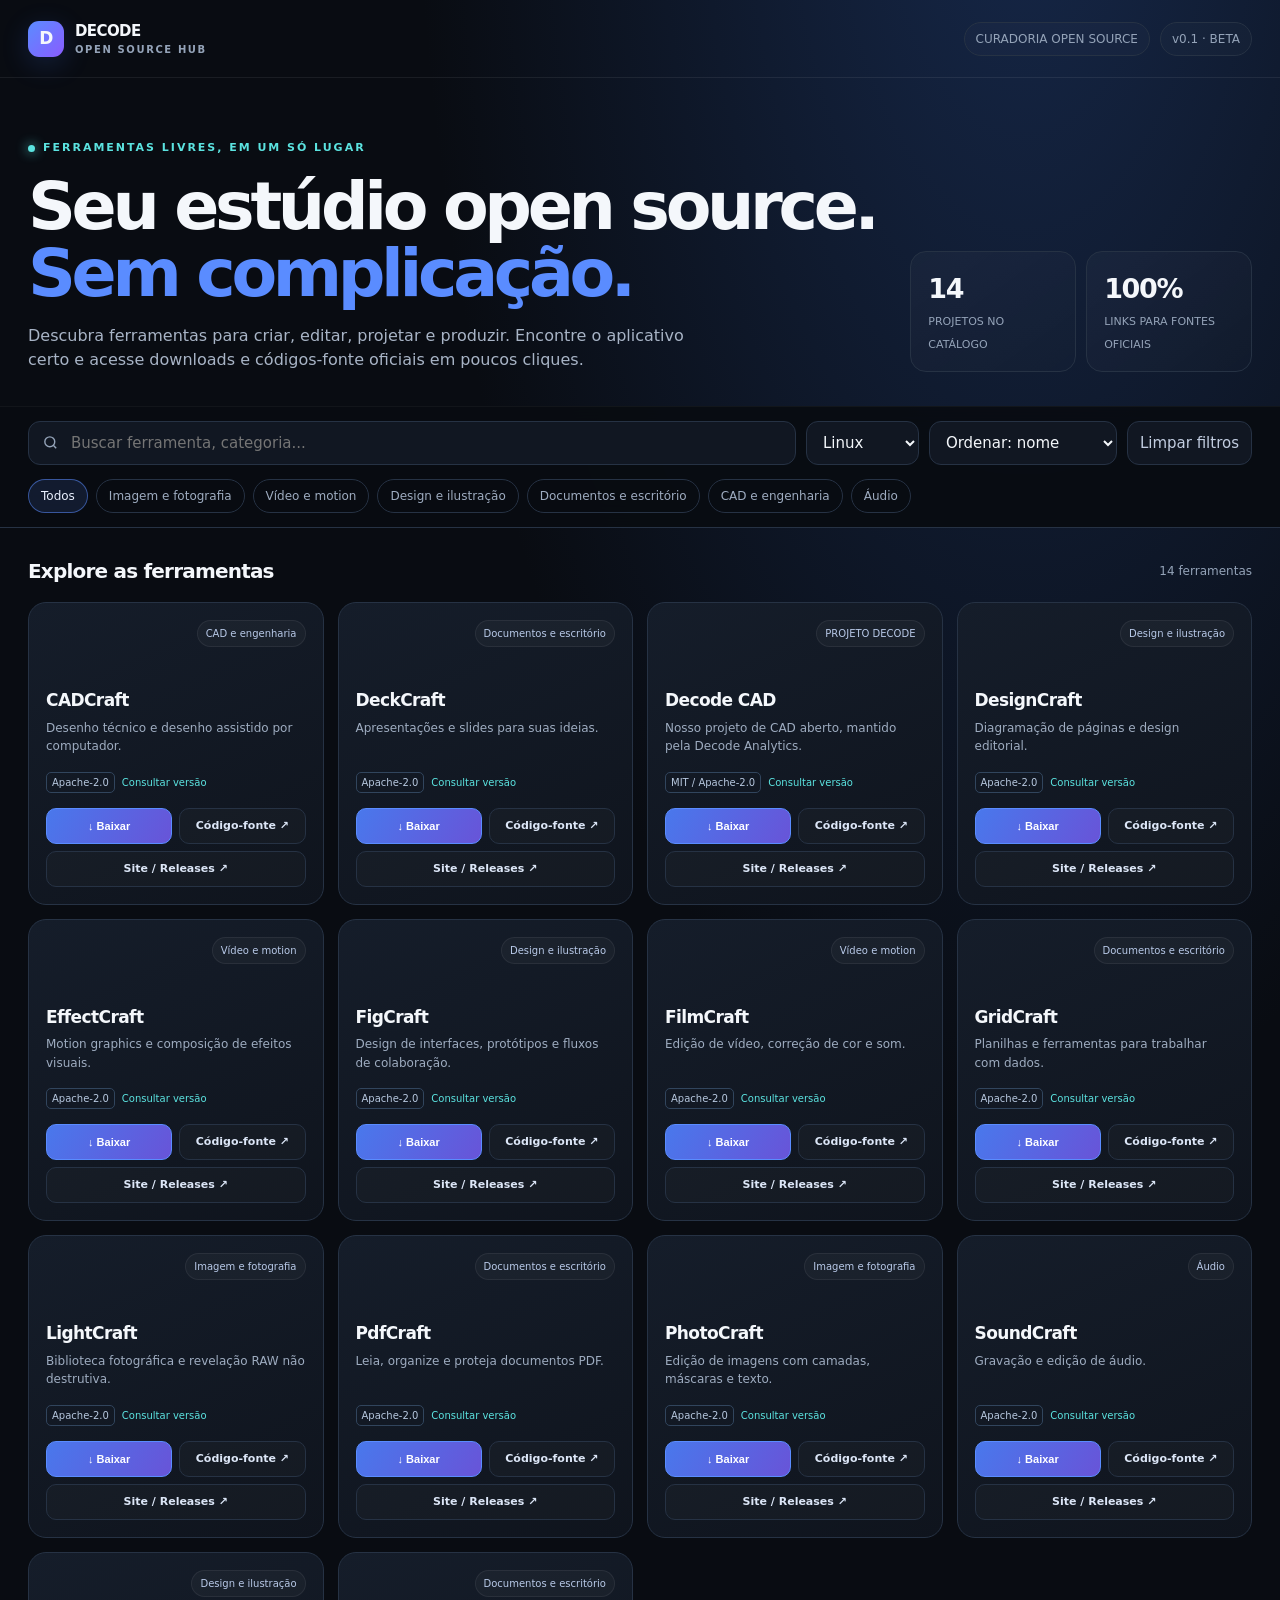
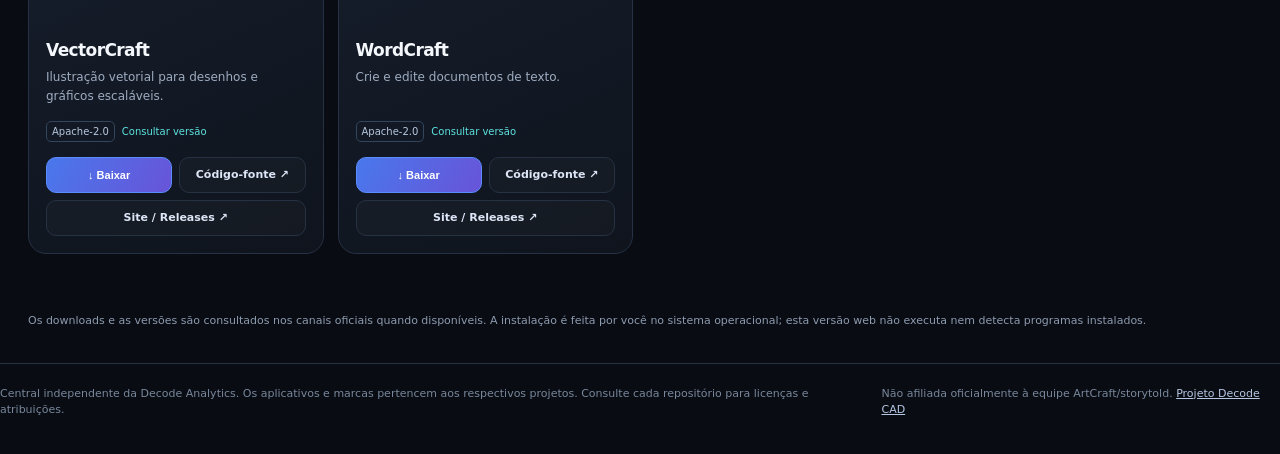
==== launcher/index.html @ ba26ebee "Add Decode Open Source Hub static launcher catalog" ====
<!doctype html>
<html lang="pt-BR">
<head>
<meta charset="utf-8"><meta name="viewport" content="width=device-width,initial-scale=1">
<meta name="theme-color" content="#0a0d14">
<meta name="description" content="Uma central visual independente para descobrir ferramentas open source da Craft App Suite e Decode CAD.">
<title>Decode Open Source Hub</title>
<style>
:root{color-scheme:dark;--bg:#090c12;--panel:#111722;--panel2:#151e2b;--line:#263244;--muted:#94a3b8;--text:#f4f7fb;--blue:#5a8cff;--cyan:#5be3e0;--radius:18px}
*{box-sizing:border-box}body{margin:0;background:radial-gradient(ellipse at 80% -10%,#16284a 0,transparent 42%),var(--bg);color:var(--text);font:15px/1.5 Inter,ui-sans-serif,system-ui,-apple-system,BlinkMacSystemFont,"Segoe UI",sans-serif}
a{color:inherit;text-decoration:none}.wrap{max-width:1440px;margin:auto;padding:0 28px}.top{height:78px;border-bottom:1px solid #ffffff12;display:flex;align-items:center;justify-content:space-between;gap:18px}.brand{display:flex;align-items:center;gap:11px;font-weight:800;letter-spacing:-.04em}.brandmark{width:36px;height:36px;display:grid;place-items:center;border-radius:11px;background:linear-gradient(135deg,var(--blue),#8a5cff);font-weight:900;font-size:17px;box-shadow:0 7px 28px #477bff30}.brand small{display:block;color:var(--muted);font-size:10px;letter-spacing:.16em;text-transform:uppercase;font-weight:700}.topright{display:flex;align-items:center;gap:10px;color:var(--muted);font-size:12px}.pill{border:1px solid var(--line);border-radius:999px;padding:7px 11px;background:#ffffff04}
.hero{padding:62px 0 34px;display:grid;grid-template-columns:minmax(0,1.5fr) minmax(220px,.6fr);gap:28px;align-items:end}.eyebrow{font-size:11px;text-transform:uppercase;letter-spacing:.18em;font-weight:800;color:var(--cyan);display:flex;align-items:center;gap:8px}.dot{width:7px;height:7px;border-radius:50%;background:var(--cyan);box-shadow:0 0 12px #5be3e0}.hero h1{font-size:clamp(36px,5.2vw,68px);line-height:1.02;letter-spacing:-.065em;margin:16px 0 16px;max-width:850px}.hero h1 span{color:var(--blue)}.hero p{max-width:680px;color:#a8b4c6;font-size:16px;margin:0}.stats{display:grid;grid-template-columns:1fr 1fr;gap:10px}.stat{padding:17px;border:1px solid var(--line);border-radius:16px;background:linear-gradient(145deg,#ffffff08,#ffffff02)}.stat strong{display:block;font-size:27px;letter-spacing:-.05em}.stat span{font-size:11px;color:var(--muted)}
.toolbar{position:sticky;top:0;z-index:5;background:#090c12eF;backdrop-filter:blur(18px);padding:14px 0;border-top:1px solid #ffffff0a;border-bottom:1px solid var(--line)}.tools{display:flex;gap:10px;align-items:center;flex-wrap:wrap}.search{flex:1;min-width:210px;position:relative}.search input{width:100%;height:44px;background:#111722;border:1px solid var(--line);border-radius:12px;padding:0 14px 0 42px;color:var(--text);outline:none;font:inherit}.search input:focus,select:focus{border-color:var(--blue);box-shadow:0 0 0 3px #5a8cff22}.search svg{position:absolute;left:14px;top:13px;color:var(--muted)}select,.clear{height:44px;border:1px solid var(--line);background:#111722;color:var(--text);border-radius:12px;padding:0 12px;font:inherit}.clear{cursor:pointer;color:#c2cde0}.filters{display:flex;gap:8px;overflow:auto;padding:14px 0 0;scrollbar-width:thin}.filter{white-space:nowrap;border:1px solid var(--line);background:transparent;color:#9eacc0;padding:7px 12px;border-radius:999px;cursor:pointer;font:inherit;font-size:12px}.filter.active,.filter:hover{background:#5a8cff20;border-color:#5a8cff88;color:#eaf0ff}
.sectionhead{display:flex;justify-content:space-between;align-items:center;gap:16px;margin:28px 0 16px}.sectionhead h2{font-size:20px;letter-spacing:-.04em;margin:0}.sectionhead span{font-size:12px;color:var(--muted)}.grid{display:grid;grid-template-columns:repeat(4,minmax(0,1fr));gap:14px;padding-bottom:48px}.card{min-width:0;display:flex;flex-direction:column;padding:17px;border:1px solid var(--line);border-radius:var(--radius);background:linear-gradient(155deg,#151d2a,#0f141d);transition:transform .18s,border-color .18s,background .18s}.card:hover{transform:translateY(-3px);border-color:#5276bd;background:linear-gradient(155deg,#1a2639,#111722)}.cardtop{display:flex;align-items:flex-start;justify-content:space-between;gap:12px}.appicon{width:52px;height:52px;object-fit:contain;border-radius:13px;background:#ffffff08;padding:5px}.tag{font-size:10px;color:#b8c9e8;background:#ffffff08;border:1px solid #ffffff10;border-radius:999px;padding:5px 8px;white-space:nowrap}.card h3{font-size:17px;letter-spacing:-.035em;margin:16px 0 5px}.desc{color:#9eacc0;font-size:12px;line-height:1.55;min-height:39px;margin:0 0 14px}.meta{display:flex;gap:7px;align-items:center;flex-wrap:wrap;color:#8fa0b8;font-size:10px;margin-bottom:15px}.license{border:1px solid #31455d;border-radius:5px;padding:2px 5px;color:#b7c8df}.version{color:var(--cyan)}.actions{display:grid;grid-template-columns:1fr 1fr;gap:7px;margin-top:auto}.btn{display:flex;justify-content:center;align-items:center;gap:6px;border-radius:10px;min-height:36px;padding:8px 9px;font-size:11px;font-weight:750;border:1px solid var(--line);background:#ffffff05;cursor:pointer;color:#dce6f7}.btn.primary{border-color:#5a8cff;background:linear-gradient(120deg,#4978ec,#6854d8);color:white}.btn:hover{filter:brightness(1.13)}.btn:disabled{opacity:.6;cursor:wait}.footnote{border-top:1px solid var(--line);padding:22px 0 35px;color:#78879c;font-size:11px;display:flex;justify-content:space-between;gap:20px}.footnote a{color:#b5c6e3;text-decoration:underline}.empty{padding:60px 20px;text-align:center;color:var(--muted);border:1px dashed var(--line);border-radius:18px}.notice{font-size:11px;color:#8d9bb0;padding:0 0 22px}.toast{position:fixed;bottom:20px;left:50%;transform:translateX(-50%);background:#182235;border:1px solid #3b4e6d;color:white;padding:12px 16px;border-radius:12px;box-shadow:0 10px 40px #0008;z-index:20;max-width:calc(100% - 32px);font-size:13px}
@media(max-width:1100px){.grid{grid-template-columns:repeat(3,minmax(0,1fr))}.hero{grid-template-columns:1fr}.stats{max-width:400px}}
@media(max-width:760px){.wrap{padding:0 16px}.top{height:66px}.topright .pill:first-child{display:none}.hero{padding:42px 0 26px}.hero p{font-size:14px}.grid{grid-template-columns:repeat(2,minmax(0,1fr));gap:10px}.card{padding:13px}.appicon{width:43px;height:43px}.tag{font-size:9px}.actions{grid-template-columns:1fr}.desc{min-height:0}.tools select{flex:1;min-width:130px}.footnote{display:block}.footnote span{display:block;margin-bottom:10px}}
@media(max-width:430px){.grid{grid-template-columns:1fr}.card{padding:16px}.actions{grid-template-columns:1fr 1fr}.desc{min-height:0}.hero h1{font-size:39px}}
</style>
</head>
<body>
<header class="top wrap"><a class="brand" href="#" aria-label="Decode Open Source Hub"><span class="brandmark">D</span><span>DECODE<small>OPEN SOURCE HUB</small></span></a><div class="topright"><span class="pill">CURADORIA OPEN SOURCE</span><span class="pill">v0.1 · BETA</span></div></header>
<main class="wrap">
<section class="hero"><div><div class="eyebrow"><i class="dot"></i> FERRAMENTAS LIVRES, EM UM SÓ LUGAR</div><h1>Seu estúdio open source.<br><span>Sem complicação.</span></h1><p>Descubra ferramentas para criar, editar, projetar e produzir. Encontre o aplicativo certo e acesse downloads e códigos-fonte oficiais em poucos cliques.</p></div><div class="stats"><div class="stat"><strong id="total">14</strong><span>PROJETOS NO CATÁLOGO</span></div><div class="stat"><strong>100%</strong><span>LINKS PARA FONTES OFICIAIS</span></div></div></section>
</main>
<section class="toolbar"><div class="wrap"><div class="tools"><label class="search"><svg width="17" height="17" viewBox="0 0 24 24" fill="none" stroke="currentColor" stroke-width="2"><circle cx="11" cy="11" r="7"/><path d="m20 20-4-4"/></svg><input id="search" type="search" placeholder="Buscar ferramenta, categoria..." aria-label="Buscar ferramentas"></label><select id="os" aria-label="Sistema operacional"><option value="linux">Linux</option><option value="windows">Windows</option><option value="macos">macOS</option></select><select id="sort" aria-label="Ordenar catálogo"><option value="name">Ordenar: nome</option><option value="category">Ordenar: categoria</option></select><button class="clear" id="reset">Limpar filtros</button></div><nav class="filters" id="filters" aria-label="Filtrar por categoria"></nav></div></section>
<main class="wrap"><div class="sectionhead"><h2>Explore as ferramentas</h2><span id="count" aria-live="polite">14 ferramentas</span></div><div class="grid" id="grid"></div><div id="empty" class="empty" hidden>Nenhuma ferramenta encontrada. Tente outra busca ou categoria.</div><p class="notice">Os downloads e as versões são consultados nos canais oficiais quando disponíveis. A instalação é feita por você no sistema operacional; esta versão web não executa nem detecta programas instalados.</p></main>
<footer class="wrap footnote"><span>Central independente da Decode Analytics. Os aplicativos e marcas pertencem aos respectivos projetos. Consulte cada repositório para licenças e atribuições.</span><span>Não afiliada oficialmente à equipe ArtCraft/storytold. <a href="https://github.com/Kaiqueaurelio/decodecad" target="_blank" rel="noopener noreferrer">Projeto Decode CAD</a></span></footer>
<script>
const apps=[
{id:"photocraft",name:"PhotoCraft",desc:"Edição de imagens com camadas, máscaras e texto.",cat:"Imagem e fotografia",owner:"storytold",repo:"photocraft",site:"https://getartcraft.com/apps/photocraft",license:"Apache-2.0"},
{id:"lightcraft",name:"LightCraft",desc:"Biblioteca fotográfica e revelação RAW não destrutiva.",cat:"Imagem e fotografia",owner:"storytold",repo:"lightcraft",site:"https://getartcraft.com/apps/lightcraft",license:"Apache-2.0"},
{id:"filmcraft",name:"FilmCraft",desc:"Edição de vídeo, correção de cor e som.",cat:"Vídeo e motion",owner:"storytold",repo:"filmcraft",site:"https://getartcraft.com/apps/filmcraft",license:"Apache-2.0"},
{id:"designcraft",name:"DesignCraft",desc:"Diagramação de páginas e design editorial.",cat:"Design e ilustração",owner:"storytold",repo:"designcraft",site:"https://getartcraft.com/apps/designcraft",license:"Apache-2.0"},
{id:"vectorcraft",name:"VectorCraft",desc:"Ilustração vetorial para desenhos e gráficos escaláveis.",cat:"Design e ilustração",owner:"storytold",repo:"vectorcraft",site:"https://getartcraft.com/apps/vectorcraft",license:"Apache-2.0"},
{id:"pdfcraft",name:"PdfCraft",desc:"Leia, organize e proteja documentos PDF.",cat:"Documentos e escritório",owner:"storytold",repo:"pdfcraft",site:"https://getartcraft.com/apps/pdfcraft",license:"Apache-2.0"},
{id:"effectcraft",name:"EffectCraft",desc:"Motion graphics e composição de efeitos visuais.",cat:"Vídeo e motion",owner:"storytold",repo:"effectcraft",site:"https://getartcraft.com/apps/effectcraft",license:"Apache-2.0"},
{id:"wordcraft",name:"WordCraft",desc:"Crie e edite documentos de texto.",cat:"Documentos e escritório",owner:"storytold",repo:"wordcraft",site:"https://getartcraft.com/apps/wordcraft",license:"Apache-2.0"},
{id:"deckcraft",name:"DeckCraft",desc:"Apresentações e slides para suas ideias.",cat:"Documentos e escritório",owner:"storytold",repo:"deckcraft",site:"https://getartcraft.com/apps/deckcraft",license:"Apache-2.0"},
{id:"gridcraft",name:"GridCraft",desc:"Planilhas e ferramentas para trabalhar com dados.",cat:"Documentos e escritório",owner:"storytold",repo:"gridcraft",site:"https://getartcraft.com/apps/gridcraft",license:"Apache-2.0"},
{id:"cadcraft",name:"CADCraft",desc:"Desenho técnico e desenho assistido por computador.",cat:"CAD e engenharia",owner:"storytold",repo:"cadcraft",site:"https://getartcraft.com/apps/cadcraft",license:"Apache-2.0"},
{id:"soundcraft",name:"SoundCraft",desc:"Gravação e edição de áudio.",cat:"Áudio",owner:"storytold",repo:"soundcraft",site:"https://getartcraft.com/apps/soundcraft",license:"Apache-2.0"},
{id:"figcraft",name:"FigCraft",desc:"Design de interfaces, protótipos e fluxos de colaboração.",cat:"Design e ilustração",owner:"storytold",repo:"figcraft",site:"https://getartcraft.com/apps/figcraft",license:"Apache-2.0"},
{id:"decodecad",name:"Decode CAD",desc:"Nosso projeto de CAD aberto, mantido pela Decode Analytics.",cat:"CAD e engenharia",owner:"Kaiqueaurelio",repo:"decodecad",site:"https://github.com/Kaiqueaurelio/decodecad",license:"MIT / Apache-2.0",own:true}
];
const iconBase=(a)=>a.own?"https://raw.githubusercontent.com/Kaiqueaurelio/decodecad/main/assets/app-icon/hicolor/256x256/apps/ai.storyteller.cadcraft.png":`https://raw.githubusercontent.com/storytold/${a.repo}/main/assets/app-icon/hicolor/128x128/apps/ai.storyteller.${a.repo}.png`;
const $=id=>document.getElementById(id);let category="Todos";const releaseCache=new Map();
const cats=["Todos",...new Set(apps.map(a=>a.cat))];
$("filters").innerHTML=cats.map(c=>`<button class="filter ${c==="Todos"?"active":""}" data-cat="${c}">${c}</button>`).join("");
$("filters").addEventListener("click",e=>{const b=e.target.closest("button[data-cat]");if(!b)return;category=b.dataset.cat;document.querySelectorAll(".filter").forEach(x=>x.classList.toggle("active",x===b));render()});
function safeUrl(url){try{const u=new URL(url);return u.protocol==="https:"?u.href:"#"}catch{return "#"}}
function render(){const q=$("search").value.trim().toLocaleLowerCase("pt-BR");let list=apps.filter(a=>(category==="Todos"||a.cat===category)&&[a.name,a.desc,a.cat,a.license].join(" ").toLocaleLowerCase("pt-BR").includes(q));list.sort((a,b)=>$("sort").value==="category"?a.cat.localeCompare(b.cat)||a.name.localeCompare(b.name):a.name.localeCompare(b.name));$("count").textContent=list.length+" ferramenta"+(list.length===1?"":"s");$("total").textContent=apps.length;$("empty").hidden=!!list.length;$("grid").innerHTML=list.map(a=>{const release=releaseCache.get(a.owner+"/"+a.repo);const version=release?.tag_name||"Consultar versão";return `<article class="card"><div class="cardtop"><img class="appicon" src="${iconBase(a)}" alt="" loading="lazy" onerror="this.style.visibility='hidden'"><span class="tag">${a.own?"PROJETO DECODE":a.cat}</span></div><h3>${a.name}</h3><p class="desc">${a.desc}</p><div class="meta"><span class="license">${a.license}</span><span class="version" title="Versão consultada na API do GitHub">${version}</span></div><div class="actions"><button class="btn primary" data-download="${a.owner}/${a.repo}">↓ Baixar</button><a class="btn" href="${safeUrl("https://github.com/"+a.owner+"/"+a.repo)}" target="_blank" rel="noopener noreferrer">Código-fonte ↗</a></div><div style="display:flex;gap:7px;margin-top:7px"><a class="btn" style="flex:1" href="${safeUrl(a.site)}" target="_blank" rel="noopener noreferrer">Site / Releases ↗</a></div></article>`}).join("");}
async function loadReleases(){for(const a of apps){const key=a.owner+"/"+a.repo;if(releaseCache.has(key))continue;try{const r=await fetch("https://api.github.com/repos/"+key+"/releases/latest",{headers:{Accept:"application/vnd.github+json"}});if(!r.ok)throw Error("release unavailable");const data=await r.json();releaseCache.set(key,data)}catch{releaseCache.set(key,null)}}render()}
function assetFor(assets,os){const arr=assets||[];const rank= name=>{const n=name.toLowerCase();if(os==="linux"){if(n.endsWith(".deb"))return 0;if(n.endsWith(".appimage"))return 1;if(n.endsWith(".tar.gz")||n.endsWith(".tgz"))return 2;if(n.endsWith(".rpm"))return 3}else if(os==="windows"){if(n.endsWith(".msi"))return 0;if(n.endsWith(".exe"))return 1;if(n.endsWith(".zip"))return 2}else{if(n.endsWith(".dmg"))return 0;if(n.endsWith(".pkg"))return 1;if(n.endsWith(".zip"))return 2}return 99};return arr.filter(x=>rank(x.name)<99).sort((a,b)=>rank(a.name)-rank(b.name))[0]}
function toast(msg){const old=document.querySelector(".toast");if(old)old.remove();const el=document.createElement("div");el.className="toast";el.role="status";el.textContent=msg;document.body.append(el);setTimeout(()=>el.remove(),4500)}
$("grid").addEventListener("click",async e=>{const b=e.target.closest("[data-download]");if(!b)return;const key=b.dataset.download;const os=$("os").value;const app=apps.find(a=>a.owner+"/"+a.repo===key);b.disabled=true;b.textContent="Consultando…";try{let rel=releaseCache.get(key);if(rel===undefined){const r=await fetch("https://api.github.com/repos/"+key+"/releases/latest");if(!r.ok)throw Error("sem release");rel=await r.json();releaseCache.set(key,rel)}const asset=assetFor(rel.assets,os);if(asset){toast("Abrindo pacote oficial: "+asset.name);window.open(safeUrl(asset.browser_download_url),"_blank","noopener,noreferrer")}else{toast("Não encontrei pacote compatível; abrindo releases oficiais.");window.open("https://github.com/"+key+"/releases","_blank","noopener,noreferrer")}}catch{toast("Não foi possível consultar a versão agora. Abrindo as releases oficiais.");window.open("https://github.com/"+key+"/releases","_blank","noopener,noreferrer")}finally{b.disabled=false;b.textContent="↓ Baixar"}});
$("search").addEventListener("input",render);$("sort").addEventListener("change",render);$("os").addEventListener("change",()=>toast("Sistema selecionado: "+$("os").selectedOptions[0].text+". Os formatos de pacote serão priorizados para esta plataforma."));$("reset").addEventListener("click",()=>{$("search").value="";category="Todos";$("sort").value="name";document.querySelectorAll(".filter").forEach(x=>x.classList.toggle("active",x.dataset.cat==="Todos"));render()});
const ua=navigator.userAgent.toLowerCase();if(ua.includes("win"))$("os").value="windows";else if(ua.includes("mac"))$("os").value="macos";render();loadReleases();
</script></body></html>
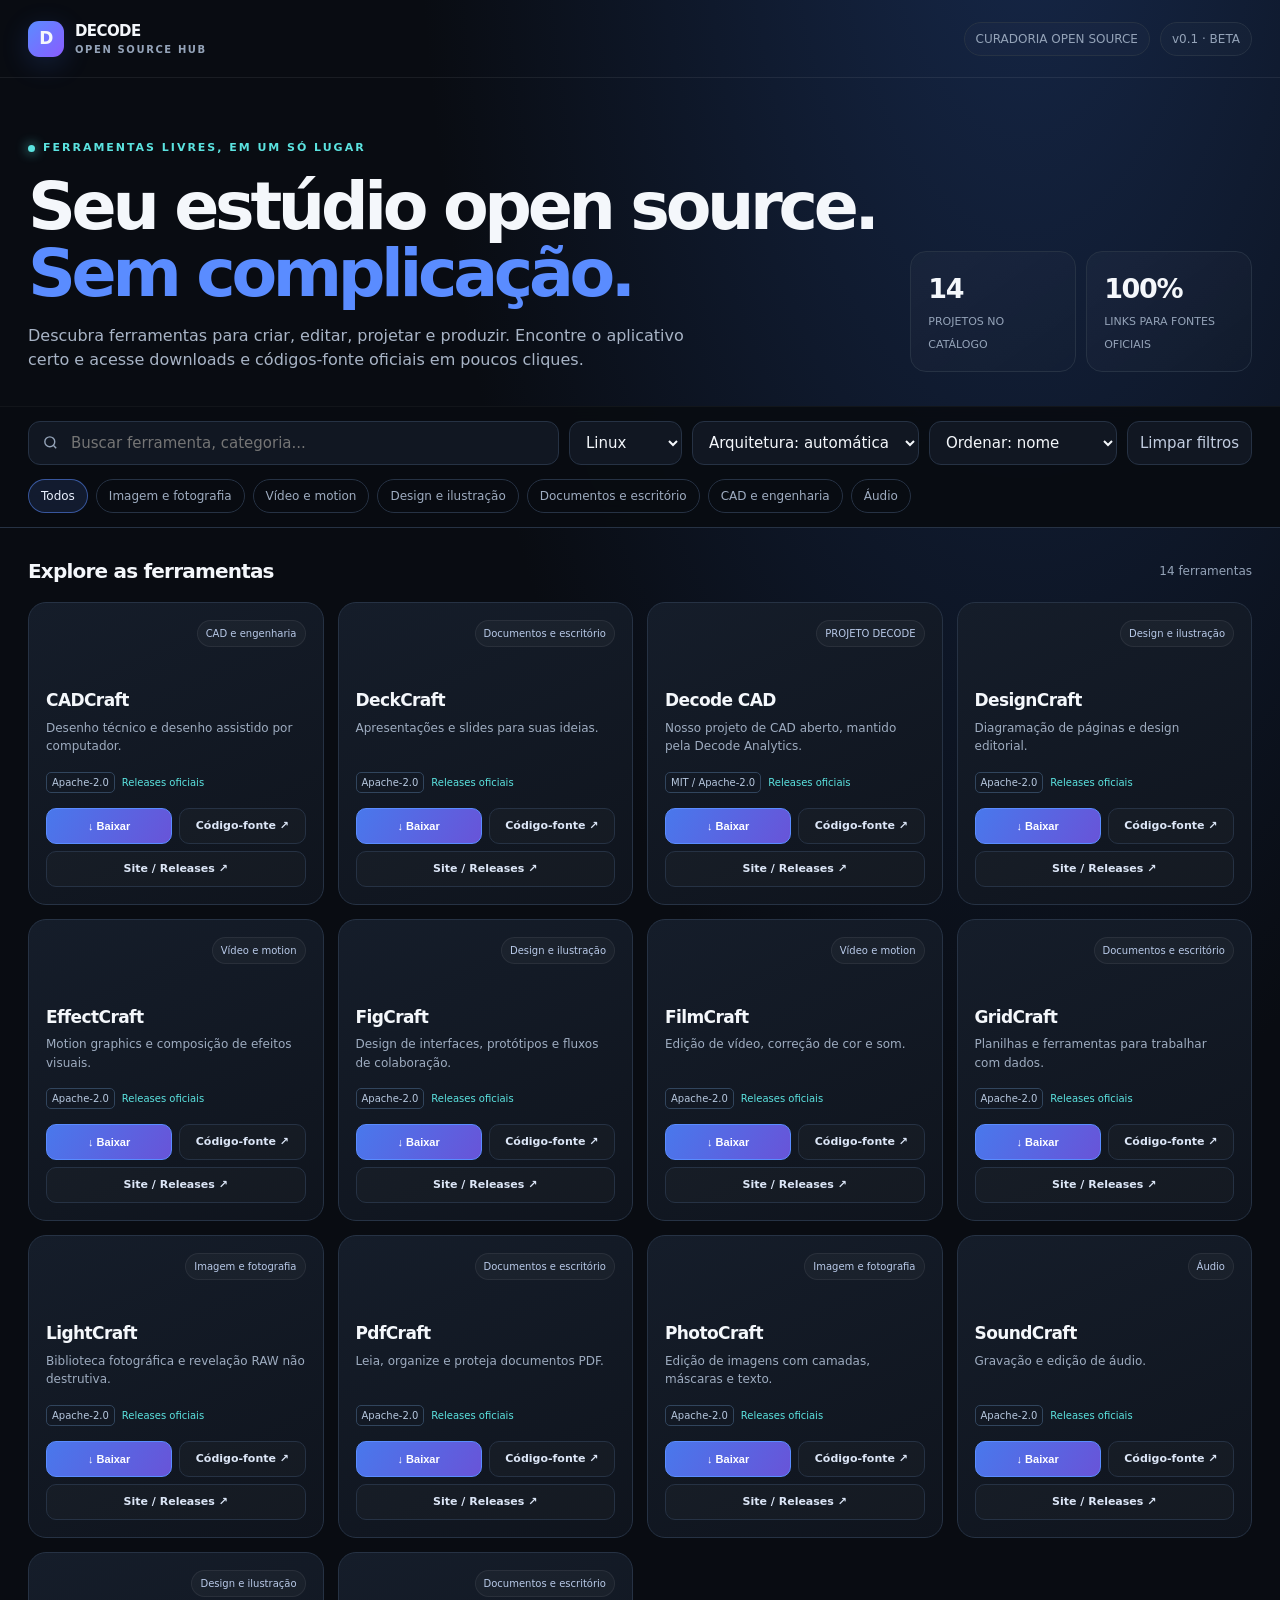
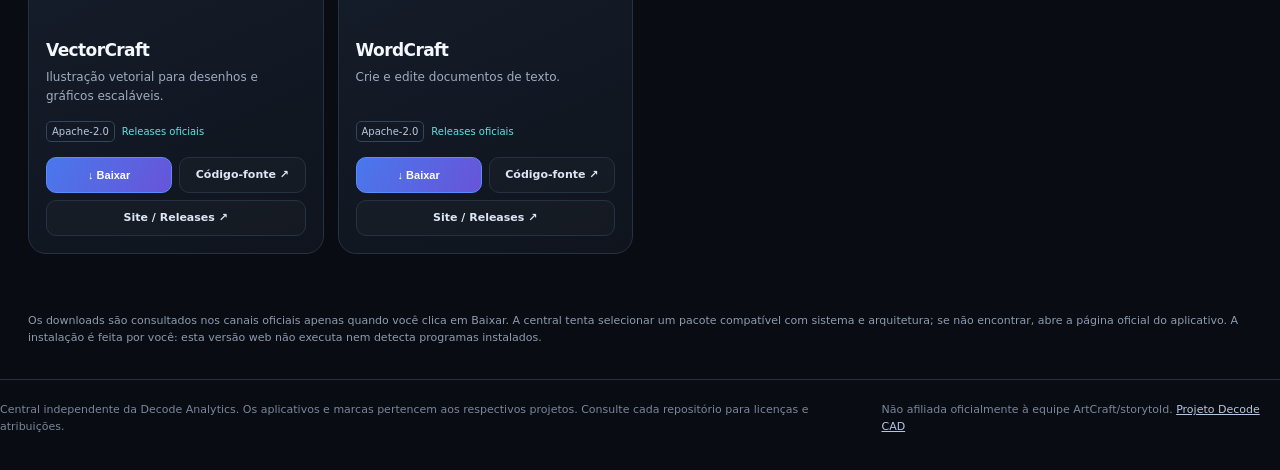
==== commit 49ea5a86: "Fix launcher downloads, architecture matching, and icons" ====
--- a/launcher/index.html
+++ b/launcher/index.html
@@ -22,8 +22,8 @@
 <main class="wrap">
 <section class="hero"><div><div class="eyebrow"><i class="dot"></i> FERRAMENTAS LIVRES, EM UM SÓ LUGAR</div><h1>Seu estúdio open source.<br><span>Sem complicação.</span></h1><p>Descubra ferramentas para criar, editar, projetar e produzir. Encontre o aplicativo certo e acesse downloads e códigos-fonte oficiais em poucos cliques.</p></div><div class="stats"><div class="stat"><strong id="total">14</strong><span>PROJETOS NO CATÁLOGO</span></div><div class="stat"><strong>100%</strong><span>LINKS PARA FONTES OFICIAIS</span></div></div></section>
 </main>
-<section class="toolbar"><div class="wrap"><div class="tools"><label class="search"><svg width="17" height="17" viewBox="0 0 24 24" fill="none" stroke="currentColor" stroke-width="2"><circle cx="11" cy="11" r="7"/><path d="m20 20-4-4"/></svg><input id="search" type="search" placeholder="Buscar ferramenta, categoria..." aria-label="Buscar ferramentas"></label><select id="os" aria-label="Sistema operacional"><option value="linux">Linux</option><option value="windows">Windows</option><option value="macos">macOS</option></select><select id="sort" aria-label="Ordenar catálogo"><option value="name">Ordenar: nome</option><option value="category">Ordenar: categoria</option></select><button class="clear" id="reset">Limpar filtros</button></div><nav class="filters" id="filters" aria-label="Filtrar por categoria"></nav></div></section>
-<main class="wrap"><div class="sectionhead"><h2>Explore as ferramentas</h2><span id="count" aria-live="polite">14 ferramentas</span></div><div class="grid" id="grid"></div><div id="empty" class="empty" hidden>Nenhuma ferramenta encontrada. Tente outra busca ou categoria.</div><p class="notice">Os downloads e as versões são consultados nos canais oficiais quando disponíveis. A instalação é feita por você no sistema operacional; esta versão web não executa nem detecta programas instalados.</p></main>
+<section class="toolbar"><div class="wrap"><div class="tools"><label class="search"><svg width="17" height="17" viewBox="0 0 24 24" fill="none" stroke="currentColor" stroke-width="2"><circle cx="11" cy="11" r="7"/><path d="m20 20-4-4"/></svg><input id="search" type="search" placeholder="Buscar ferramenta, categoria..." aria-label="Buscar ferramentas"></label><select id="os" aria-label="Sistema operacional"><option value="linux">Linux</option><option value="windows">Windows</option><option value="macos">macOS</option></select><select id="arch" aria-label="Arquitetura do processador"><option value="auto">Arquitetura: automática</option><option value="x86_64">x86_64 · Intel/AMD</option><option value="arm64">ARM64</option></select><select id="sort" aria-label="Ordenar catálogo"><option value="name">Ordenar: nome</option><option value="category">Ordenar: categoria</option></select><button class="clear" id="reset">Limpar filtros</button></div><nav class="filters" id="filters" aria-label="Filtrar por categoria"></nav></div></section>
+<main class="wrap"><div class="sectionhead"><h2>Explore as ferramentas</h2><span id="count" aria-live="polite">14 ferramentas</span></div><div class="grid" id="grid"></div><div id="empty" class="empty" hidden>Nenhuma ferramenta encontrada. Tente outra busca ou categoria.</div><p class="notice">Os downloads são consultados nos canais oficiais apenas quando você clica em Baixar. A central tenta selecionar um pacote compatível com sistema e arquitetura; se não encontrar, abre a página oficial do aplicativo. A instalação é feita por você: esta versão web não executa nem detecta programas instalados.</p></main>
 <footer class="wrap footnote"><span>Central independente da Decode Analytics. Os aplicativos e marcas pertencem aos respectivos projetos. Consulte cada repositório para licenças e atribuições.</span><span>Não afiliada oficialmente à equipe ArtCraft/storytold. <a href="https://github.com/Kaiqueaurelio/decodecad" target="_blank" rel="noopener noreferrer">Projeto Decode CAD</a></span></footer>
 <script>
 const apps=[
@@ -42,17 +42,18 @@
 {id:"figcraft",name:"FigCraft",desc:"Design de interfaces, protótipos e fluxos de colaboração.",cat:"Design e ilustração",owner:"storytold",repo:"figcraft",site:"https://getartcraft.com/apps/figcraft",license:"Apache-2.0"},
 {id:"decodecad",name:"Decode CAD",desc:"Nosso projeto de CAD aberto, mantido pela Decode Analytics.",cat:"CAD e engenharia",owner:"Kaiqueaurelio",repo:"decodecad",site:"https://github.com/Kaiqueaurelio/decodecad",license:"MIT / Apache-2.0",own:true}
 ];
-const iconBase=(a)=>a.own?"https://raw.githubusercontent.com/Kaiqueaurelio/decodecad/main/assets/app-icon/hicolor/256x256/apps/ai.storyteller.cadcraft.png":`https://raw.githubusercontent.com/storytold/${a.repo}/main/assets/app-icon/hicolor/128x128/apps/ai.storyteller.${a.repo}.png`;
+const iconBase=(a)=>{if(a.own)return "https://raw.githubusercontent.com/Kaiqueaurelio/decodecad/main/assets/app-icon/hicolor/256x256/apps/ai.storyteller.cadcraft.png";const custom={filmcraft:"assets/app-icon/filmcraft-1024.png",effectcraft:"assets/app-icon/effectcraft-1024.png",figcraft:"assets/app-icon/figcraft-256.png"};const path=custom[a.repo]||`assets/app-icon/hicolor/128x128/apps/ai.storyteller.${a.repo}.png`;return `https://raw.githubusercontent.com/${a.owner}/${a.repo}/main/${path}`;};
 const $=id=>document.getElementById(id);let category="Todos";const releaseCache=new Map();
 const cats=["Todos",...new Set(apps.map(a=>a.cat))];
 $("filters").innerHTML=cats.map(c=>`<button class="filter ${c==="Todos"?"active":""}" data-cat="${c}">${c}</button>`).join("");
 $("filters").addEventListener("click",e=>{const b=e.target.closest("button[data-cat]");if(!b)return;category=b.dataset.cat;document.querySelectorAll(".filter").forEach(x=>x.classList.toggle("active",x===b));render()});
 function safeUrl(url){try{const u=new URL(url);return u.protocol==="https:"?u.href:"#"}catch{return "#"}}
-function render(){const q=$("search").value.trim().toLocaleLowerCase("pt-BR");let list=apps.filter(a=>(category==="Todos"||a.cat===category)&&[a.name,a.desc,a.cat,a.license].join(" ").toLocaleLowerCase("pt-BR").includes(q));list.sort((a,b)=>$("sort").value==="category"?a.cat.localeCompare(b.cat)||a.name.localeCompare(b.name):a.name.localeCompare(b.name));$("count").textContent=list.length+" ferramenta"+(list.length===1?"":"s");$("total").textContent=apps.length;$("empty").hidden=!!list.length;$("grid").innerHTML=list.map(a=>{const release=releaseCache.get(a.owner+"/"+a.repo);const version=release?.tag_name||"Consultar versão";return `<article class="card"><div class="cardtop"><img class="appicon" src="${iconBase(a)}" alt="" loading="lazy" onerror="this.style.visibility='hidden'"><span class="tag">${a.own?"PROJETO DECODE":a.cat}</span></div><h3>${a.name}</h3><p class="desc">${a.desc}</p><div class="meta"><span class="license">${a.license}</span><span class="version" title="Versão consultada na API do GitHub">${version}</span></div><div class="actions"><button class="btn primary" data-download="${a.owner}/${a.repo}">↓ Baixar</button><a class="btn" href="${safeUrl("https://github.com/"+a.owner+"/"+a.repo)}" target="_blank" rel="noopener noreferrer">Código-fonte ↗</a></div><div style="display:flex;gap:7px;margin-top:7px"><a class="btn" style="flex:1" href="${safeUrl(a.site)}" target="_blank" rel="noopener noreferrer">Site / Releases ↗</a></div></article>`}).join("");}
-async function loadReleases(){for(const a of apps){const key=a.owner+"/"+a.repo;if(releaseCache.has(key))continue;try{const r=await fetch("https://api.github.com/repos/"+key+"/releases/latest",{headers:{Accept:"application/vnd.github+json"}});if(!r.ok)throw Error("release unavailable");const data=await r.json();releaseCache.set(key,data)}catch{releaseCache.set(key,null)}}render()}
-function assetFor(assets,os){const arr=assets||[];const rank= name=>{const n=name.toLowerCase();if(os==="linux"){if(n.endsWith(".deb"))return 0;if(n.endsWith(".appimage"))return 1;if(n.endsWith(".tar.gz")||n.endsWith(".tgz"))return 2;if(n.endsWith(".rpm"))return 3}else if(os==="windows"){if(n.endsWith(".msi"))return 0;if(n.endsWith(".exe"))return 1;if(n.endsWith(".zip"))return 2}else{if(n.endsWith(".dmg"))return 0;if(n.endsWith(".pkg"))return 1;if(n.endsWith(".zip"))return 2}return 99};return arr.filter(x=>rank(x.name)<99).sort((a,b)=>rank(a.name)-rank(b.name))[0]}
+function render(){const q=$("search").value.trim().toLocaleLowerCase("pt-BR");let list=apps.filter(a=>(category==="Todos"||a.cat===category)&&[a.name,a.desc,a.cat,a.license].join(" ").toLocaleLowerCase("pt-BR").includes(q));list.sort((a,b)=>$("sort").value==="category"?a.cat.localeCompare(b.cat)||a.name.localeCompare(b.name):a.name.localeCompare(b.name));$("count").textContent=list.length+" ferramenta"+(list.length===1?"":"s");$("total").textContent=apps.length;$("empty").hidden=!!list.length;$("grid").innerHTML=list.map(a=>{const version="Releases oficiais";return `<article class="card"><div class="cardtop"><img class="appicon" src="${iconBase(a)}" alt="" loading="lazy" onerror="this.style.visibility='hidden'"><span class="tag">${a.own?"PROJETO DECODE":a.cat}</span></div><h3>${a.name}</h3><p class="desc">${a.desc}</p><div class="meta"><span class="license">${a.license}</span><span class="version" title="Versão consultada na API do GitHub">${version}</span></div><div class="actions"><button class="btn primary" data-download="${a.owner}/${a.repo}">↓ Baixar</button><a class="btn" href="${safeUrl("https://github.com/"+a.owner+"/"+a.repo)}" target="_blank" rel="noopener noreferrer">Código-fonte ↗</a></div><div style="display:flex;gap:7px;margin-top:7px"><a class="btn" style="flex:1" href="${safeUrl(a.site)}" target="_blank" rel="noopener noreferrer">Site / Releases ↗</a></div></article>`}).join("");}
+
+function architecture(){const selected=$("arch").value;if(selected!=="auto")return selected;const raw=[navigator.userAgentData?.architecture,navigator.userAgent,navigator.platform].filter(Boolean).join(" ").toLowerCase();return /aarch64|arm64|(^|[^a-z])arm([^a-z]|$)/.test(raw)?"arm64":"x86_64"}
+function assetFor(assets,os,arch){const arr=Array.isArray(assets)?assets:[];const getArch=name=>{const n=name.toLowerCase();if(/aarch64|arm64|armv7|armhf/.test(n))return "arm64";if(/x86_64|x86-64|amd64|win-x64|windows-x64|i[3-6]86/.test(n))return "x86_64";return "generic"};const compatible=arr.filter(x=>{const a=getArch(x.name||"");return a==="generic"||a===arch});const rank=name=>{const n=name.toLowerCase();if(os==="linux"){if(n.endsWith(".deb"))return 0;if(n.endsWith(".appimage"))return 1;if(n.endsWith(".flatpak"))return 2;if(n.endsWith(".tar.gz")||n.endsWith(".tgz"))return 3;if(n.endsWith(".rpm"))return 4;if(n.endsWith(".pkg.tar.zst"))return 5}else if(os==="windows"){if(n.endsWith(".msi"))return 0;if(n.endsWith(".exe"))return 1;if(n.endsWith(".zip"))return 2}else{if(n.endsWith(".dmg"))return 0;if(n.endsWith(".pkg"))return 1;if(n.endsWith(".zip"))return 2}return 99};return compatible.filter(x=>rank(x.name)<99).sort((a,b)=>rank(a.name)-rank(b.name))[0]}
 function toast(msg){const old=document.querySelector(".toast");if(old)old.remove();const el=document.createElement("div");el.className="toast";el.role="status";el.textContent=msg;document.body.append(el);setTimeout(()=>el.remove(),4500)}
-$("grid").addEventListener("click",async e=>{const b=e.target.closest("[data-download]");if(!b)return;const key=b.dataset.download;const os=$("os").value;const app=apps.find(a=>a.owner+"/"+a.repo===key);b.disabled=true;b.textContent="Consultando…";try{let rel=releaseCache.get(key);if(rel===undefined){const r=await fetch("https://api.github.com/repos/"+key+"/releases/latest");if(!r.ok)throw Error("sem release");rel=await r.json();releaseCache.set(key,rel)}const asset=assetFor(rel.assets,os);if(asset){toast("Abrindo pacote oficial: "+asset.name);window.open(safeUrl(asset.browser_download_url),"_blank","noopener,noreferrer")}else{toast("Não encontrei pacote compatível; abrindo releases oficiais.");window.open("https://github.com/"+key+"/releases","_blank","noopener,noreferrer")}}catch{toast("Não foi possível consultar a versão agora. Abrindo as releases oficiais.");window.open("https://github.com/"+key+"/releases","_blank","noopener,noreferrer")}finally{b.disabled=false;b.textContent="↓ Baixar"}});
+$("grid").addEventListener("click",async e=>{const b=e.target.closest("[data-download]");if(!b)return;const key=b.dataset.download;const os=$("os").value;const arch=architecture();const app=apps.find(a=>a.owner+"/"+a.repo===key);const fallback=app?.own?"https://github.com/"+key+"/releases":safeUrl(app?.site||"https://github.com/"+key+"/releases");const popup=window.open("about:blank","_blank");if(popup)popup.opener=null;b.disabled=true;b.textContent="Consultando…";let target=fallback;try{let rel=releaseCache.get(key);if(rel===undefined){const r=await fetch("https://api.github.com/repos/"+key+"/releases/latest",{headers:{Accept:"application/vnd.github+json"}});if(!r.ok)throw Error("sem release");rel=await r.json();releaseCache.set(key,rel)}const asset=assetFor(rel?.assets,os,arch);if(asset){target=safeUrl(asset.browser_download_url);toast("Abrindo pacote oficial: "+asset.name)}else{toast("Não encontrei pacote compatível para "+arch+". Abrindo a página oficial do aplicativo.");target=fallback}}catch{target=fallback;toast("Não foi possível consultar a release agora. Abrindo a página oficial do aplicativo.")}finally{if(popup&&!popup.closed){try{popup.location.replace(target)}catch{window.location.assign(target)}}else{window.location.assign(target)}b.disabled=false;b.textContent="↓ Baixar"}});
 $("search").addEventListener("input",render);$("sort").addEventListener("change",render);$("os").addEventListener("change",()=>toast("Sistema selecionado: "+$("os").selectedOptions[0].text+". Os formatos de pacote serão priorizados para esta plataforma."));$("reset").addEventListener("click",()=>{$("search").value="";category="Todos";$("sort").value="name";document.querySelectorAll(".filter").forEach(x=>x.classList.toggle("active",x.dataset.cat==="Todos"));render()});
-const ua=navigator.userAgent.toLowerCase();if(ua.includes("win"))$("os").value="windows";else if(ua.includes("mac"))$("os").value="macos";render();loadReleases();
+const ua=navigator.userAgent.toLowerCase();if(ua.includes("win"))$("os").value="windows";else if(ua.includes("mac"))$("os").value="macos";render();
 </script></body></html>
